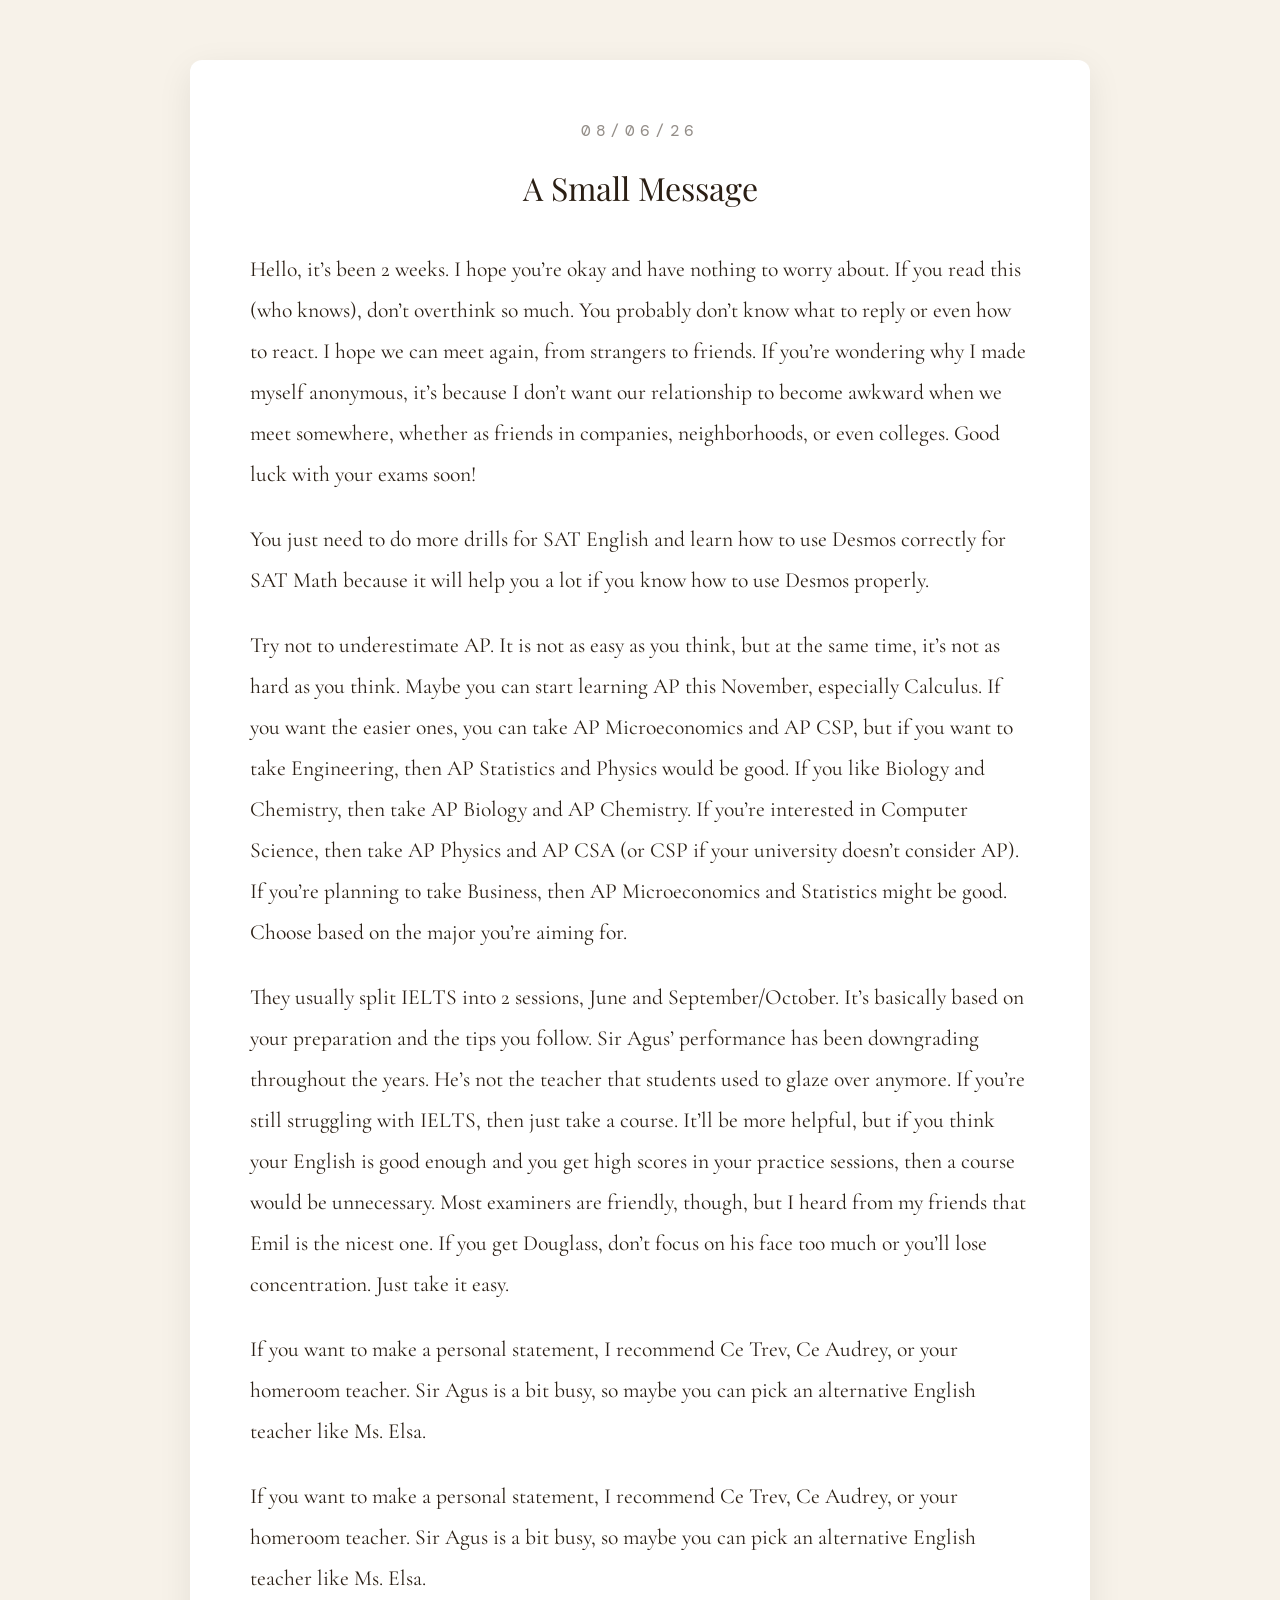
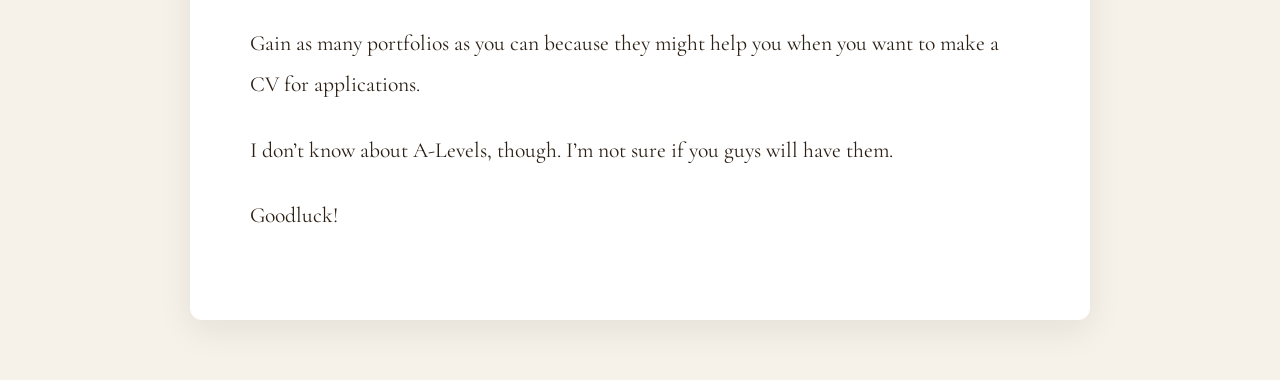
==== message.html @ 816fe80a "update8" ====
<!DOCTYPE html>
<html lang="en">
<head>
<meta charset="UTF-8">
<meta name="viewport" content="width=device-width, initial-scale=1.0">

<title>08/06/26</title>

<link rel="stylesheet" href="message.css">

<link href="https://fonts.googleapis.com/css2?family=Playfair+Display:wght@400;600&family=Cormorant+Garamond:wght@400;500&family=DM+Mono:wght@300;400&display=swap" rel="stylesheet">
</head>

<body>

<div class="container">

<div class="paper">

<div class="top-date">
08/06/26
</div>

<h1>A Small Message</h1>

<div class="content">
<p>
Hello, it’s been 2 weeks. I hope you’re okay and have nothing to worry about. If you read this (who knows), don’t overthink so much. You probably don’t know what to reply or even how to react. I hope we can meet again, from strangers to friends. If you’re wondering why I made myself anonymous, it’s because I don’t want our relationship to become awkward when we meet somewhere, whether as friends in companies, neighborhoods, or even colleges. Good luck with your exams soon!
</p>
<p>
You just need to do more drills for SAT English and learn how to use Desmos correctly for SAT Math because it will help you a lot if you know how to use Desmos properly.
</p>
<p>
Try not to underestimate AP. It is not as easy as you think, but at the same time, it’s not as hard as you think. Maybe you can start learning AP this November, especially Calculus. If you want the easier ones, you can take AP Microeconomics and AP CSP, but if you want to take Engineering, then AP Statistics and Physics would be good. If you like Biology and Chemistry, then take AP Biology and AP Chemistry. If you’re interested in Computer Science, then take AP Physics and AP CSA (or CSP if your university doesn’t consider AP). If you’re planning to take Business, then AP Microeconomics and Statistics might be good. Choose based on the major you’re aiming for.
</p>
<p>
They usually split IELTS into 2 sessions, June and September/October. It’s basically based on your preparation and the tips you follow. Sir Agus’ performance has been downgrading throughout the years. He’s not the teacher that students used to glaze over anymore. If you’re still struggling with IELTS, then just take a course. It’ll be more helpful, but if you think your English is good enough and you get high scores in your practice sessions, then a course would be unnecessary. Most examiners are friendly, though, but I heard from my friends that Emil is the nicest one. If you get Douglass, don’t focus on his face too much or you’ll lose concentration. Just take it easy.
<p>
If you want to make a personal statement, I recommend Ce Trev, Ce Audrey, or your homeroom teacher. Sir Agus is a bit busy, so maybe you can pick an alternative English teacher like Ms. Elsa.
</p>
<p>
If you want to make a personal statement, I recommend Ce Trev, Ce Audrey, or your homeroom teacher. Sir Agus is a bit busy, so maybe you can pick an alternative English teacher like Ms. Elsa.
</p>
<p>
Gain as many portfolios as you can because they might help you when you want to make a CV for applications.
</p>
<p>
I don’t know about A-Levels, though. I’m not sure if you guys will have them.
</p>
<p>
Goodluck!
</p>
</div>

</div>

</div>

</body>
</html>
---- message.css ----
*{
    margin:0;
    padding:0;
    box-sizing:border-box;
}

body{
    background:#f7f2e9;
    min-height:100vh;
    padding:60px 20px;

    font-family:'Cormorant Garamond',serif;
    color:#2b1f14;
}

.container{
    max-width:900px;
    margin:auto;
}

.paper{
    background:white;

    padding:60px;

    border-radius:12px;

    box-shadow:
    0 10px 35px rgba(0,0,0,.08);
}

.top-date{
    text-align:center;

    font-family:'DM Mono',monospace;

    letter-spacing:.3em;

    opacity:.5;

    margin-bottom:25px;
}

h1{
    text-align:center;

    font-family:'Playfair Display',serif;

    font-weight:400;

    margin-bottom:40px;
}

.content p{
    font-size:1.35rem;

    line-height:1.9;

    margin-bottom:24px;
}

@media(max-width:768px){

.paper{
    padding:35px 25px;
}

.content p{
    font-size:1.15rem;
}

}
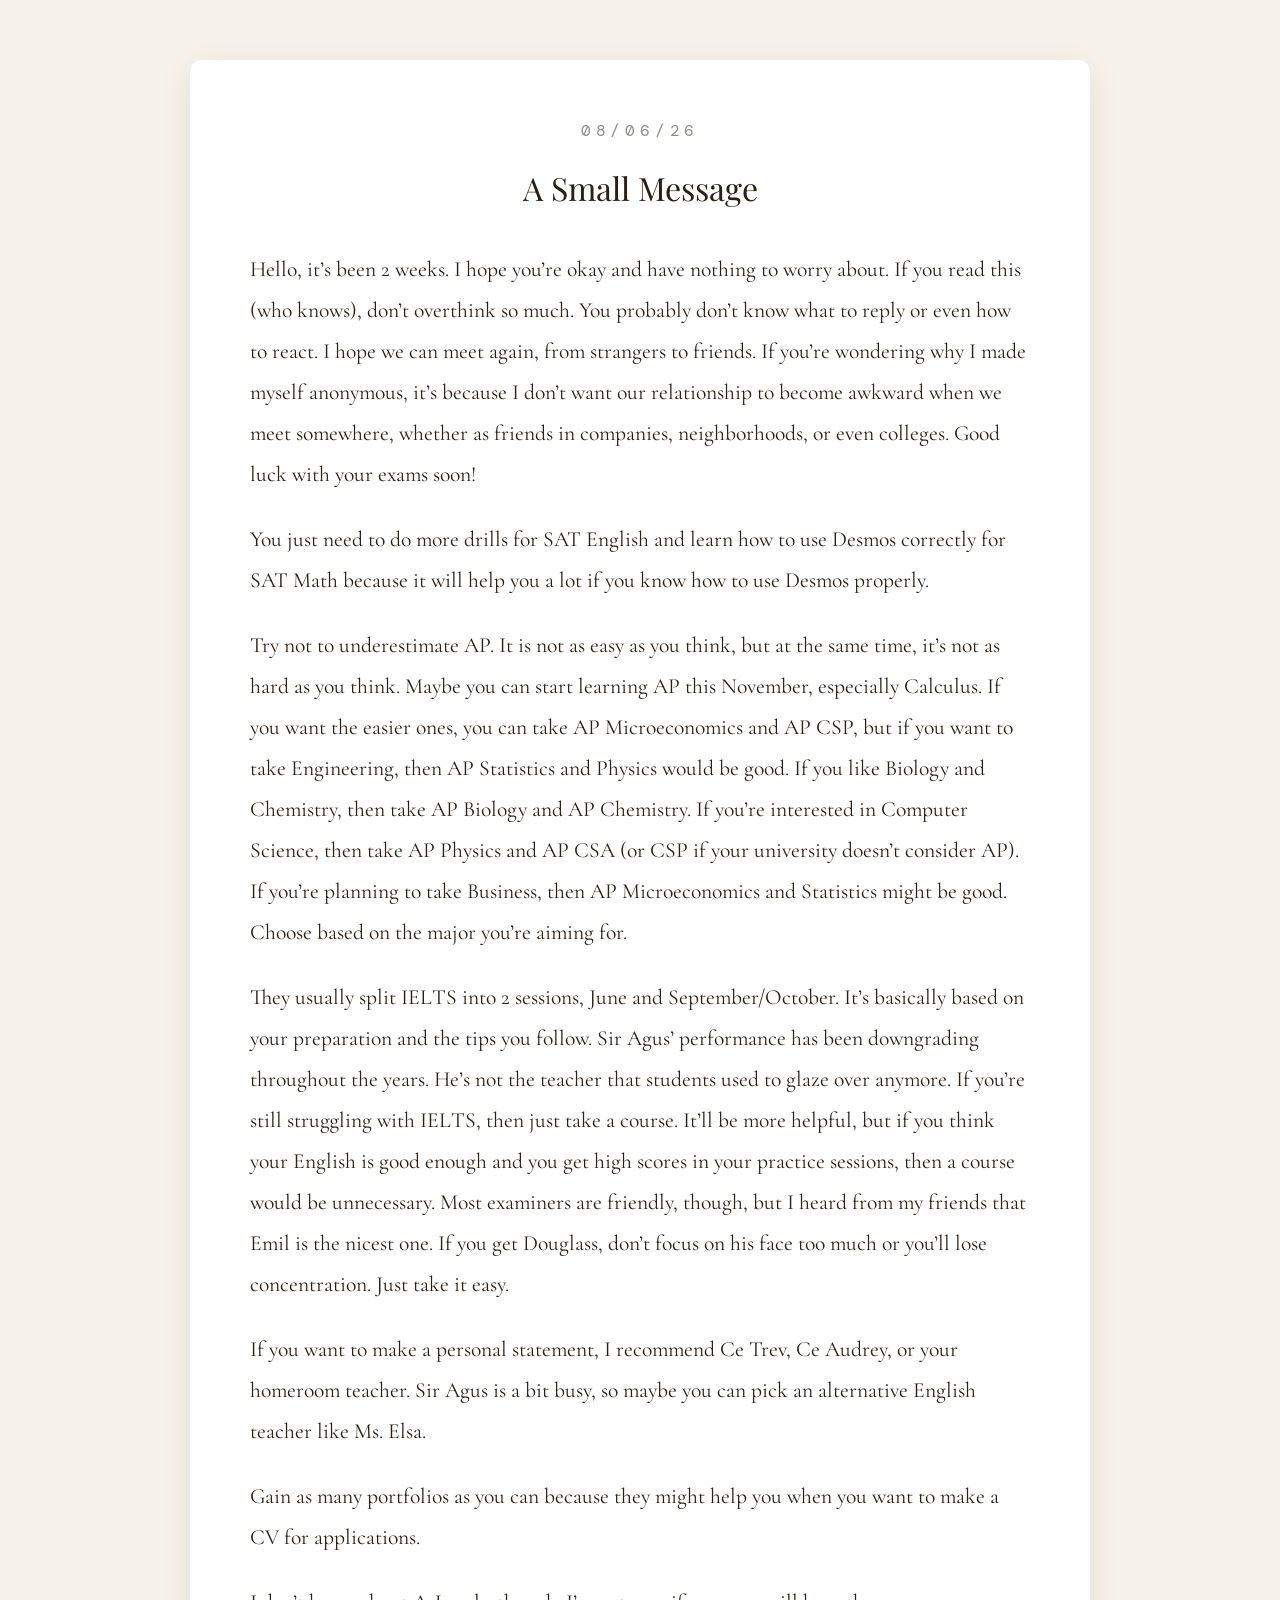
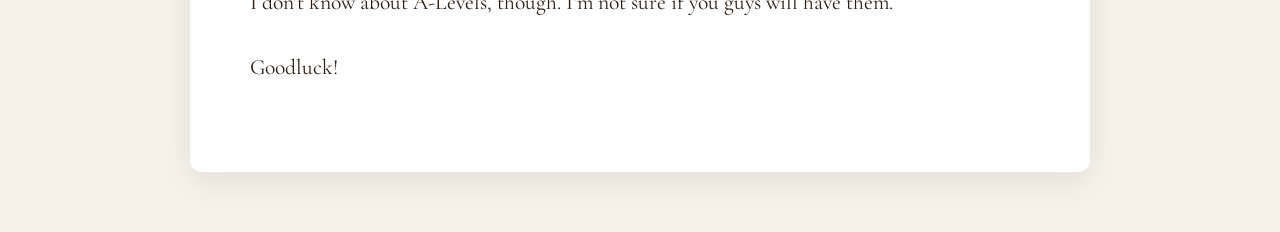
==== commit 34f6adad: "update10" ====
--- a/message.html
+++ b/message.html
@@ -39,9 +39,6 @@
 If you want to make a personal statement, I recommend Ce Trev, Ce Audrey, or your homeroom teacher. Sir Agus is a bit busy, so maybe you can pick an alternative English teacher like Ms. Elsa.
 </p>
 <p>
-If you want to make a personal statement, I recommend Ce Trev, Ce Audrey, or your homeroom teacher. Sir Agus is a bit busy, so maybe you can pick an alternative English teacher like Ms. Elsa.
-</p>
-<p>
 Gain as many portfolios as you can because they might help you when you want to make a CV for applications.
 </p>
 <p>
